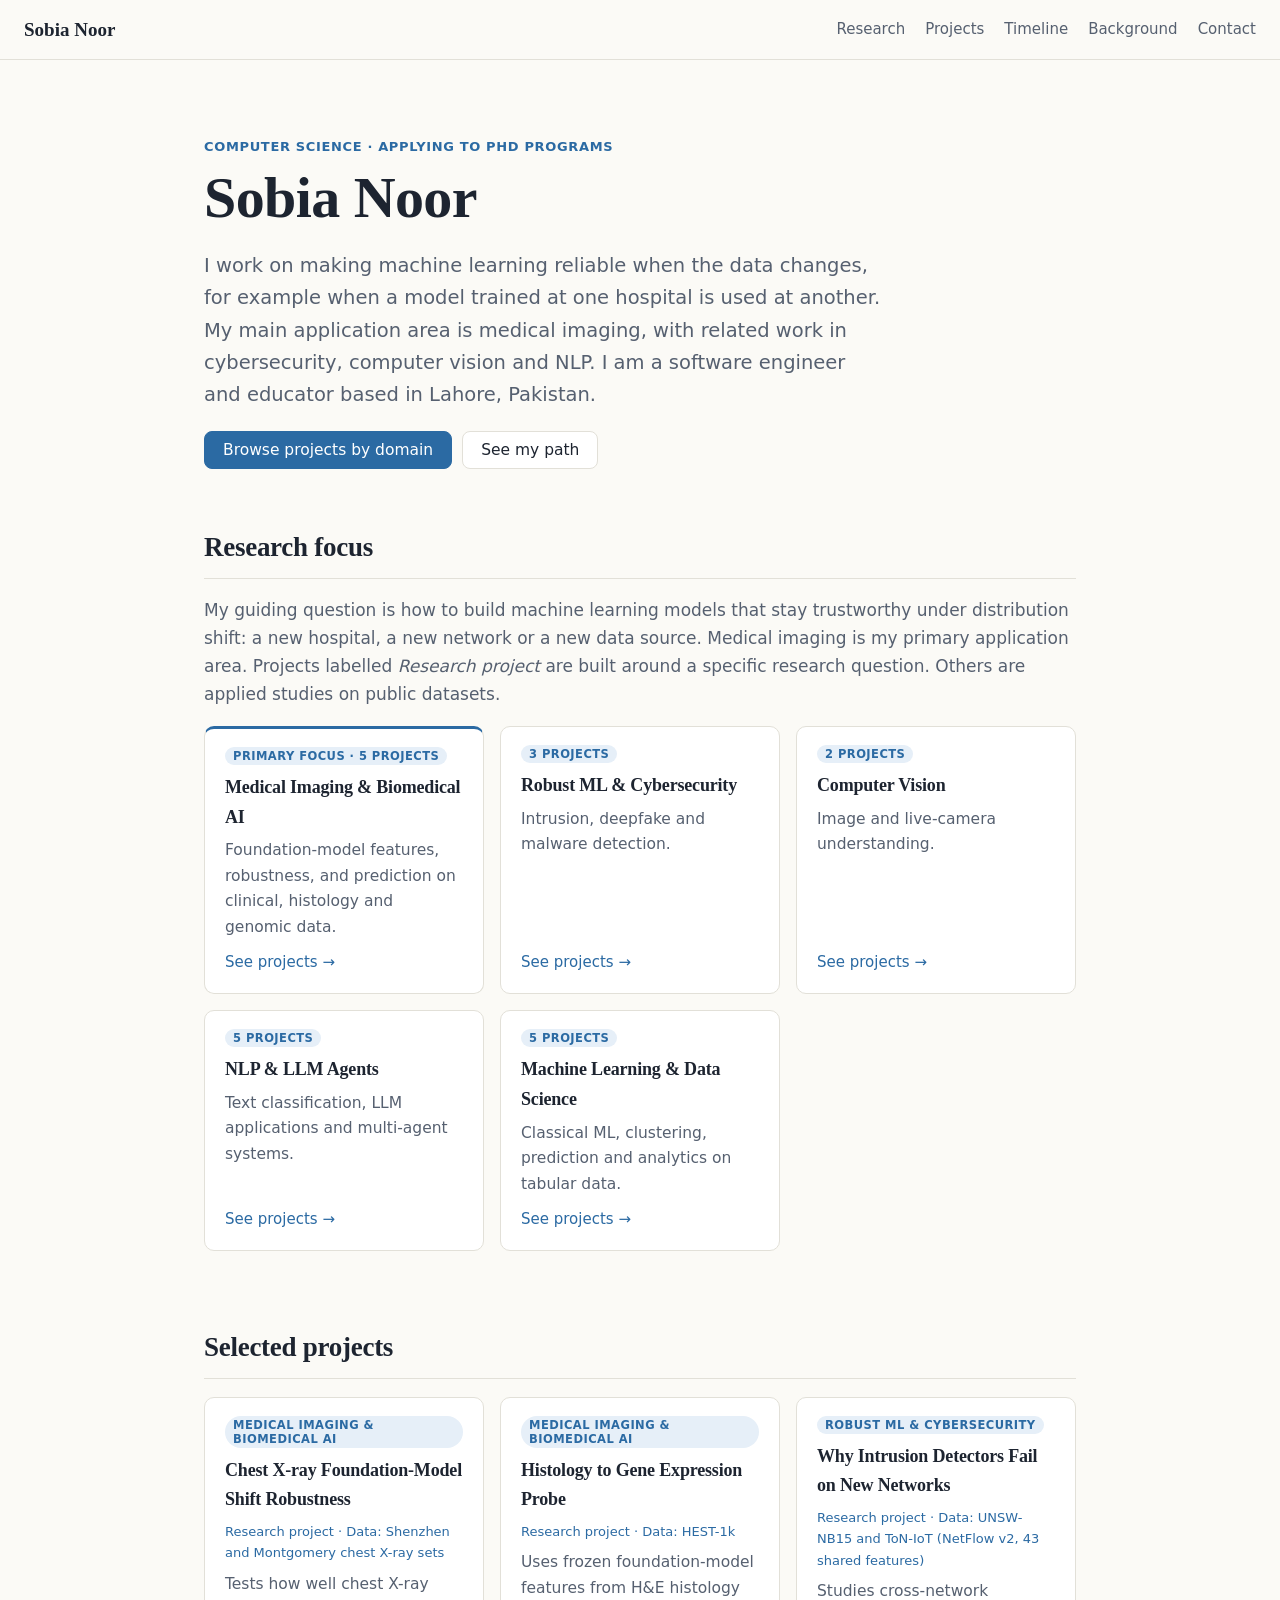
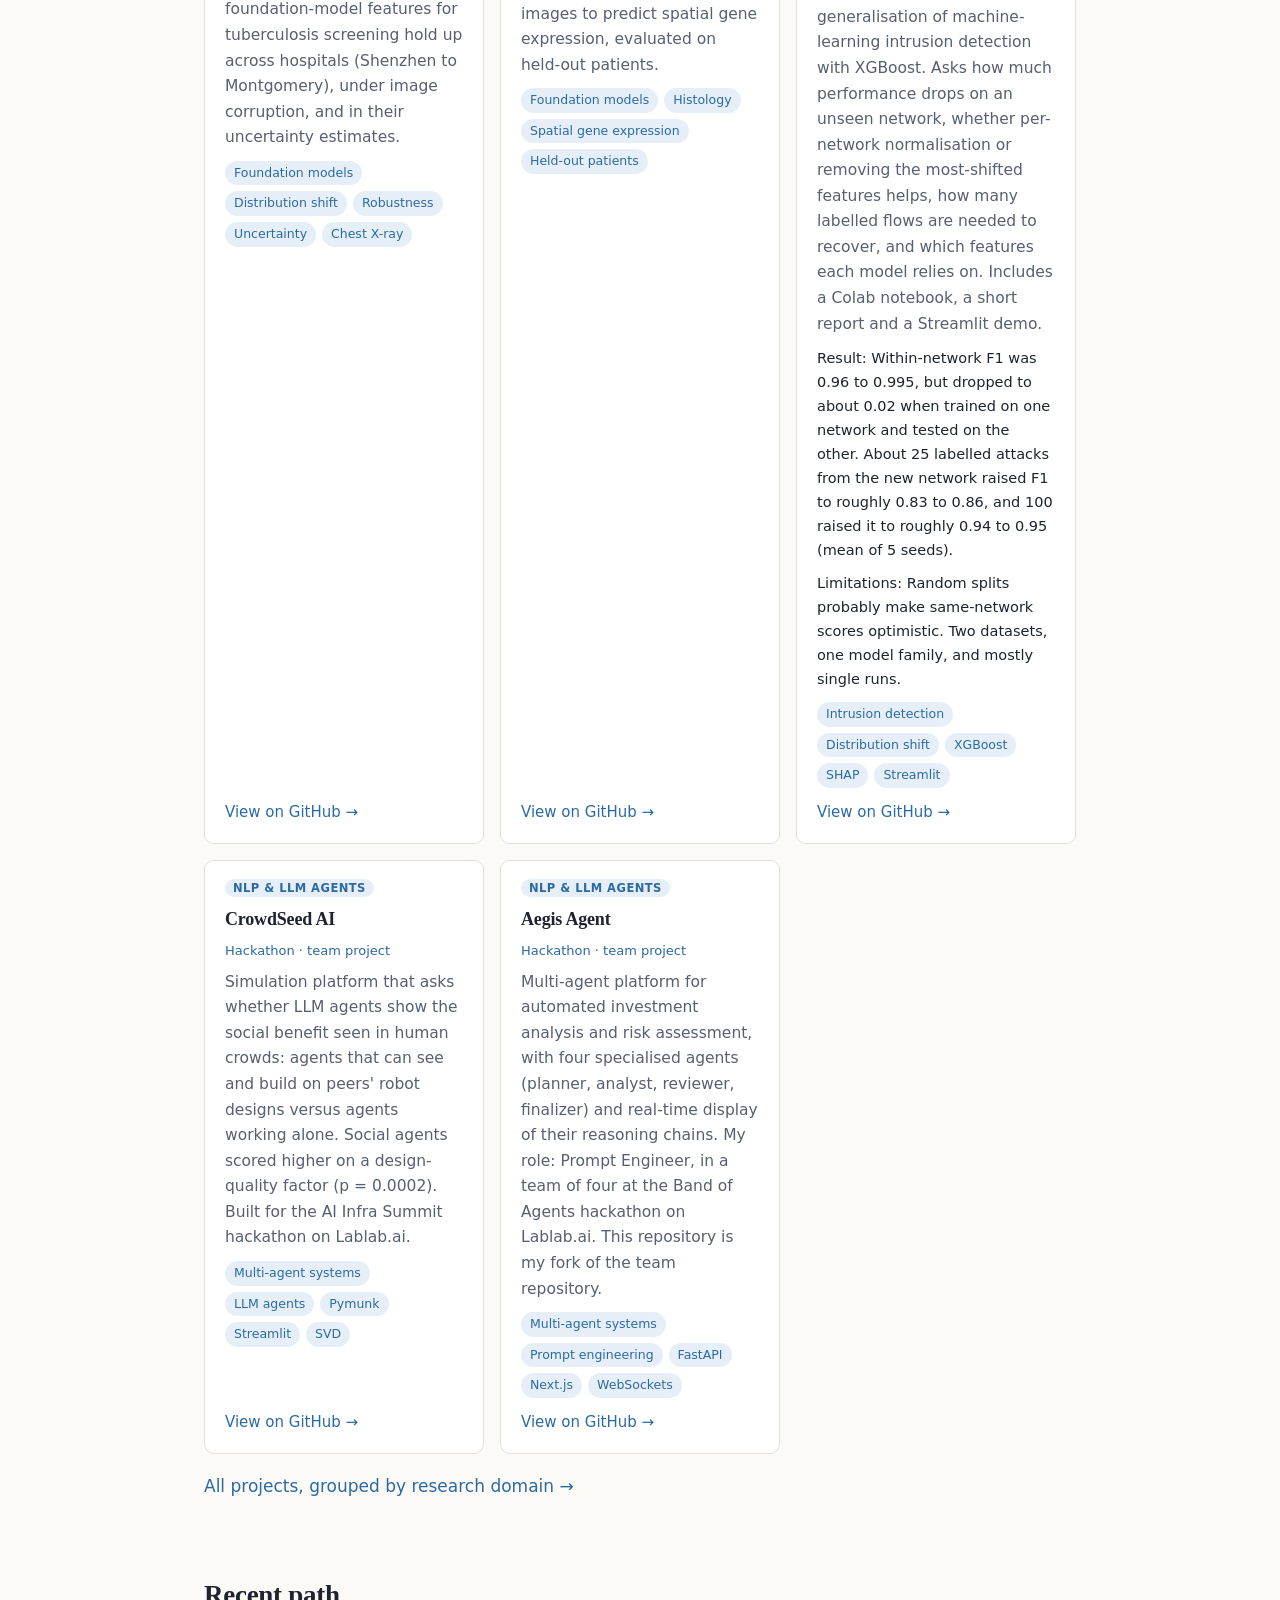
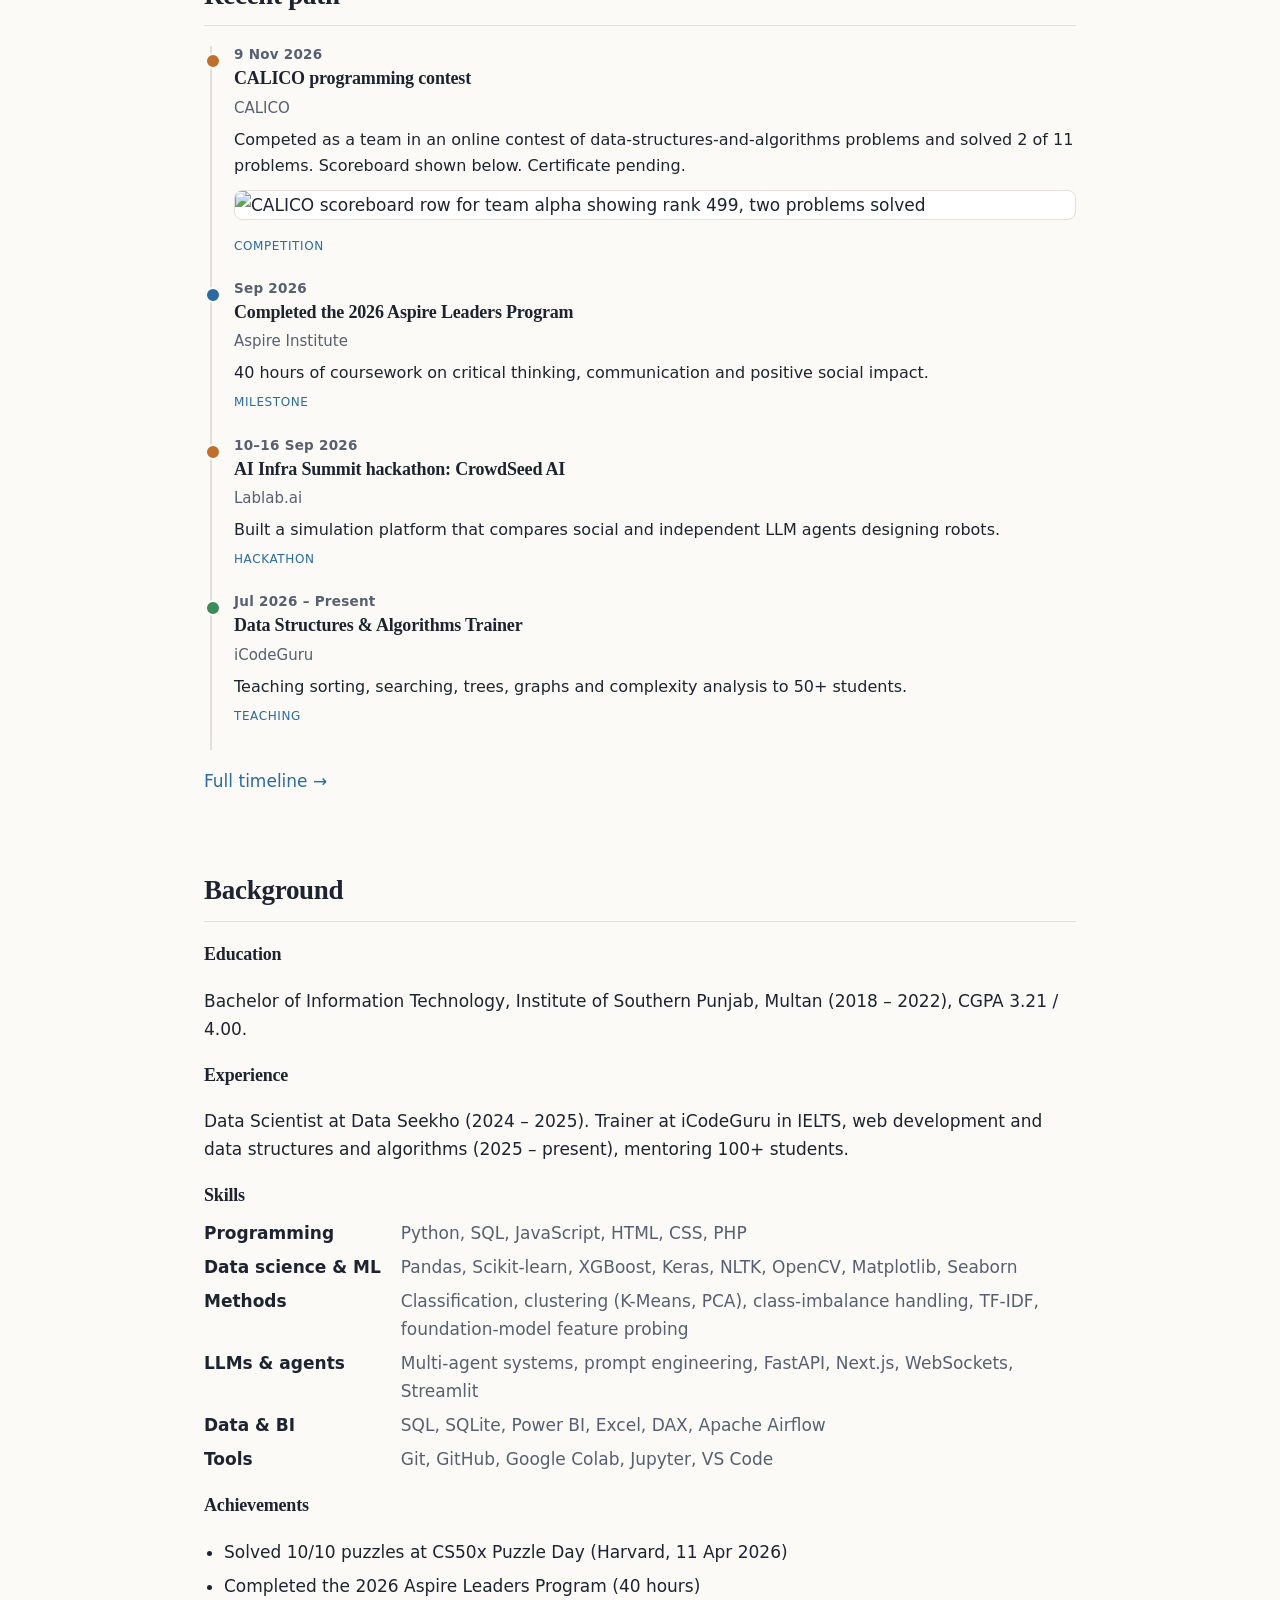
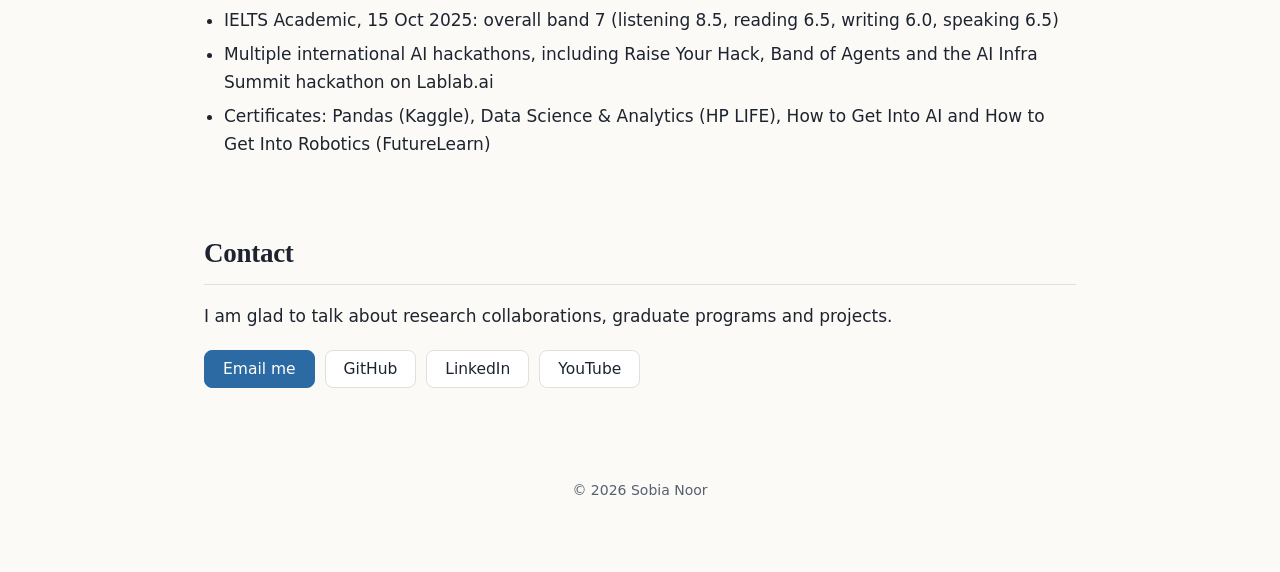
==== index.html @ de93fdd5 "Add files via upload" ====
<!doctype html>
<html lang="en">
<head>
  <meta charset="utf-8">
  <meta name="viewport" content="width=device-width, initial-scale=1">
  <title>Sobia Noor | Machine Learning &amp; Computer Science</title>
  <meta name="description" content="Sobia Noor works on reliable machine learning under distribution shift, with a focus on medical imaging, and related work in cybersecurity, computer vision and NLP. Applying to PhD programs in Computer Science.">
  <link rel="stylesheet" href="style.css">
</head>
<body>
  <header class="nav">
    <a class="brand" href="index.html">Sobia Noor</a>
    <button class="menu-btn" aria-label="Toggle menu" aria-expanded="false">Menu</button>
    <nav id="nav-links">
      <a href="index.html#research" >Research</a>
      <a href="projects.html">Projects</a>
      <a href="timeline.html">Timeline</a>
      <a href="index.html#background">Background</a>
      <a href="index.html#contact">Contact</a>
    </nav>
  </header>

  <main>
    <section class="hero">
      <p class="eyebrow">Computer Science · Applying to PhD programs</p>
      <h1>Sobia Noor</h1>
      <p class="lead">I work on making machine learning reliable when the data changes, for example when a model trained at one hospital is used at another. My main application area is medical imaging, with related work in cybersecurity, computer vision and NLP. I am a software engineer and educator based in Lahore, Pakistan.</p>
      <div class="cta">
        <a class="btn primary" href="projects.html">Browse projects by domain</a>
        <a class="btn" href="timeline.html">See my path</a>
      </div>
    </section>

    <section id="research">
      <h2>Research focus</h2>
      <p class="muted">My guiding question is how to build machine learning models that stay trustworthy under distribution shift: a new hospital, a new network or a new data source. Medical imaging is my primary application area. Projects labelled <em>Research project</em> are built around a specific research question. Others are applied studies on public datasets.</p>
      <div id="domain-grid" class="grid"></div>
    </section>

    <section id="featured">
      <h2>Selected projects</h2>
      <div id="featured-grid" class="grid"></div>
      <p><a href="projects.html">All projects, grouped by research domain →</a></p>
    </section>

    <section id="path">
      <h2>Recent path</h2>
      <div id="recent-timeline" class="timeline"></div>
      <p><a href="timeline.html">Full timeline →</a></p>
    </section>

    <section id="background">
      <h2>Background</h2>
      <h3>Education</h3>
      <p>Bachelor of Information Technology, Institute of Southern Punjab, Multan (2018 – 2022), CGPA 3.21 / 4.00.</p>
      <h3>Experience</h3>
      <p>Data Scientist at Data Seekho (2024 – 2025). Trainer at iCodeGuru in IELTS, web development and data structures and algorithms (2025 – present), mentoring 100+ students.</p>
      <h3>Skills</h3>
      <dl id="skills" class="skills"></dl>
      <h3>Achievements</h3>
      <ul id="milestones" class="list"></ul>
    </section>

    <section id="contact">
      <h2>Contact</h2>
      <p>I am glad to talk about research collaborations, graduate programs and projects.</p>
      <p class="cta">
        <a class="btn primary" id="email-link" href="#">Email me</a>
        <a class="btn" id="link-github" target="_blank" rel="noopener">GitHub</a>
        <a class="btn" id="link-linkedin" target="_blank" rel="noopener">LinkedIn</a>
        <a class="btn" id="link-youtube" target="_blank" rel="noopener">YouTube</a>
      </p>
    </section>
  </main>

  <footer><p>© <span id="year"></span> Sobia Noor</p></footer>
  <noscript><p style="text-align:center">This site needs JavaScript to display projects and the timeline.</p></noscript>
  <script src="data.js"></script>
  <script src="script.js"></script>
</body>
</html>
---- style.css ----
:root {
  --bg: #fbfaf6;
  --surface: #ffffff;
  --text: #1d2430;
  --muted: #566070;
  --accent: #2b6aa3;
  --accent-soft: #e6eff8;
  --border: #e2e0d8;
  --serif: Georgia, "Iowan Old Style", "Palatino Linotype", Palatino, serif;
  --sans: system-ui, -apple-system, "Segoe UI", Roboto, sans-serif;
}
@media (prefers-color-scheme: dark) {
  :root {
    --bg: #12161d;
    --surface: #1a1f29;
    --text: #e7e9ee;
    --muted: #9aa4b5;
    --accent: #8db8e8;
    --accent-soft: #1f2c3d;
    --border: #2a3140;
  }
}
* { box-sizing: border-box; }
html { scroll-behavior: smooth; }
body { margin: 0; background: var(--bg); color: var(--text); font: 17px/1.65 var(--sans); }
a { color: var(--accent); text-decoration: none; }
a:hover { text-decoration: underline; }
:focus-visible { outline: 2px solid var(--accent); outline-offset: 2px; }

h1, h2, h3 { font-family: var(--serif); font-weight: 600; letter-spacing: -0.01em; }
h1 { font-size: clamp(38px, 7vw, 58px); line-height: 1.12; margin: 8px 0 16px; }
h2 { font-size: 27px; margin: 0 0 14px; padding-bottom: 8px; border-bottom: 1px solid var(--border); }
h3 { font-size: 18px; margin: 18px 0 6px; }
.muted { color: var(--muted); }

.nav {
  position: sticky; top: 0; z-index: 10; display: flex; align-items: center;
  justify-content: space-between; flex-wrap: wrap; padding: 14px 24px;
  background: color-mix(in srgb, var(--bg) 92%, transparent);
  backdrop-filter: blur(8px); border-bottom: 1px solid var(--border);
}
.brand { font-family: var(--serif); font-weight: 700; font-size: 19px; color: var(--text); }
.nav nav { display: flex; gap: 20px; flex-wrap: wrap; }
.nav nav a { color: var(--muted); font-size: 15px; }
.nav nav a:hover, .nav nav a[aria-current="page"] { color: var(--accent); text-decoration: none; }
.menu-btn { display: none; background: none; color: var(--text); border: 1px solid var(--border); border-radius: 8px; padding: 6px 12px; font: inherit; cursor: pointer; }

main { max-width: 920px; margin: 0 auto; padding: 0 24px; }
section { padding: 52px 0 4px; }
.hero { padding-top: 76px; }
.page-head { padding-top: 56px; }
.eyebrow { color: var(--accent); font-weight: 600; letter-spacing: .05em; text-transform: uppercase; font-size: 13px; margin: 0; }
.lead { font-size: 19.5px; color: var(--muted); max-width: 680px; }

.cta { display: flex; gap: 10px; flex-wrap: wrap; margin-top: 20px; }
.btn { display: inline-block; padding: 9px 18px; border-radius: 8px; border: 1px solid var(--border); color: var(--text); background: var(--surface); font: 500 15.5px var(--sans); cursor: pointer; }
.btn:hover { text-decoration: none; border-color: var(--accent); }
.btn.primary { background: var(--accent); border-color: var(--accent); color: #fff; }
@media (prefers-color-scheme: dark) { .btn.primary { color: #0e1620; } }
.btn.small { padding: 6px 12px; font-size: 14px; margin-top: 12px; }

.grid { display: grid; grid-template-columns: repeat(auto-fit, minmax(260px, 1fr)); gap: 16px; margin: 18px 0; }
.card { background: var(--surface); border: 1px solid var(--border); border-radius: 10px; padding: 18px 20px; display: flex; flex-direction: column; }
.card h3 { margin: 0 0 6px; font-size: 18px; }
.card p { margin: 0 0 10px; color: var(--muted); font-size: 15.5px; }
.card .more { margin-top: auto; font-weight: 500; font-size: 15px; }
.card.primary { border-top: 3px solid var(--accent); }
.card .meta { font-size: 13px; color: var(--accent); margin: 0 0 8px; }
.card .result { font-size: 14.5px; color: var(--text); }
.badge { display: inline-block; font: 600 11.5px var(--sans); letter-spacing: .04em; text-transform: uppercase; padding: 2px 8px; border-radius: 999px; background: var(--accent-soft); color: var(--accent); margin-bottom: 8px; align-self: flex-start; }
.badge.soft { background: transparent; border: 1px solid var(--border); color: var(--muted); }

.tags { list-style: none; padding: 0; margin: 0 0 12px; display: flex; flex-wrap: wrap; gap: 6px; }
.tags li { font-size: 12.5px; padding: 2px 9px; border-radius: 999px; background: var(--accent-soft); color: var(--accent); }

.chips { display: flex; flex-wrap: wrap; gap: 8px; margin-top: 16px; }
.chip { font: 500 14px var(--sans); padding: 5px 14px; border-radius: 999px; border: 1px solid var(--border); background: var(--surface); color: var(--text); cursor: pointer; }
.chip[aria-pressed="true"] { background: var(--accent); border-color: var(--accent); color: #fff; }
@media (prefers-color-scheme: dark) { .chip[aria-pressed="true"] { color: #0e1620; } }

.group { padding-top: 36px; }
.group h2 small { font: 400 15px var(--sans); color: var(--muted); margin-left: 8px; }

.timeline { margin-top: 20px; }
.timeline .item { border-left: 2px solid var(--border); padding: 0 0 22px 22px; position: relative; margin-left: 6px; }
.timeline .item::before { content: ""; position: absolute; left: -7px; top: 7px; width: 12px; height: 12px; border-radius: 50%; background: var(--accent); border: 2px solid var(--bg); }
.timeline .item[data-type="hackathon"]::before, .timeline .item[data-type="competition"]::before { background: #c0702b; }
.timeline .item[data-type="teaching"]::before, .timeline .item[data-type="workshop"]::before { background: #3d8a5a; }
.timeline .item[data-type="work"]::before { background: #7a5bb3; }
.timeline .when { font: 600 13.5px var(--sans); color: var(--muted); letter-spacing: .02em; }
.timeline h3 { margin: 2px 0 2px; }
.timeline .org { color: var(--muted); font-size: 15px; margin: 0; }
.timeline .text { margin: 6px 0 0; font-size: 16px; }
.timeline .proof { display: block; max-width: 100%; margin: 10px 0; border: 1px solid var(--border); border-radius: 8px; background: #fff; }
.timeline .type { font-size: 12px; text-transform: uppercase; letter-spacing: .05em; color: var(--accent); }

.skills { display: grid; grid-template-columns: max-content 1fr; gap: 6px 20px; margin: 8px 0; }
.skills dt { font-weight: 600; }
.skills dd { margin: 0; color: var(--muted); }
.list { padding-left: 20px; }
.list li { margin-bottom: 6px; }

footer { text-align: center; color: var(--muted); padding: 56px 24px; font-size: 14px; }

@media (max-width: 720px) {
  .menu-btn { display: block; }
  .nav nav { display: none; width: 100%; flex-direction: column; gap: 10px; padding-top: 12px; }
  .nav nav.open { display: flex; }
  .skills { grid-template-columns: 1fr; gap: 0; }
  .skills dd { margin-bottom: 8px; }
}
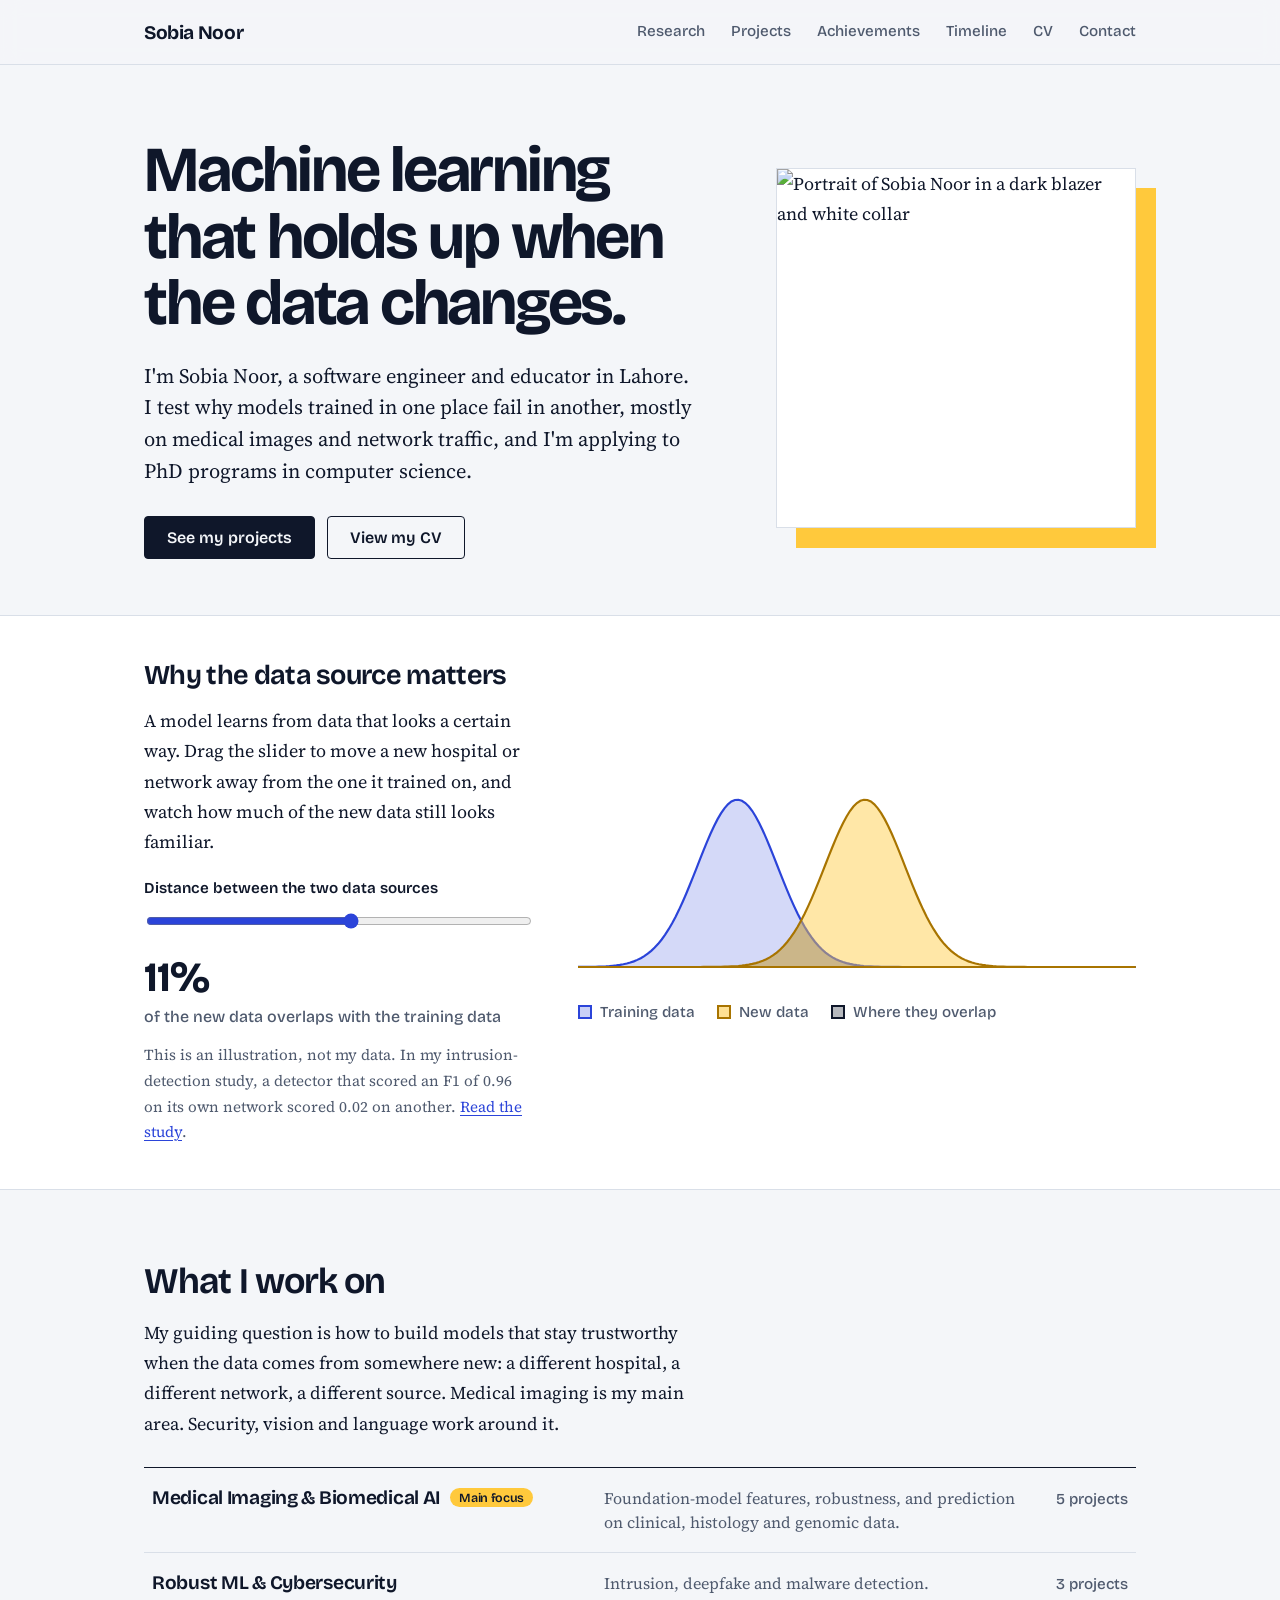
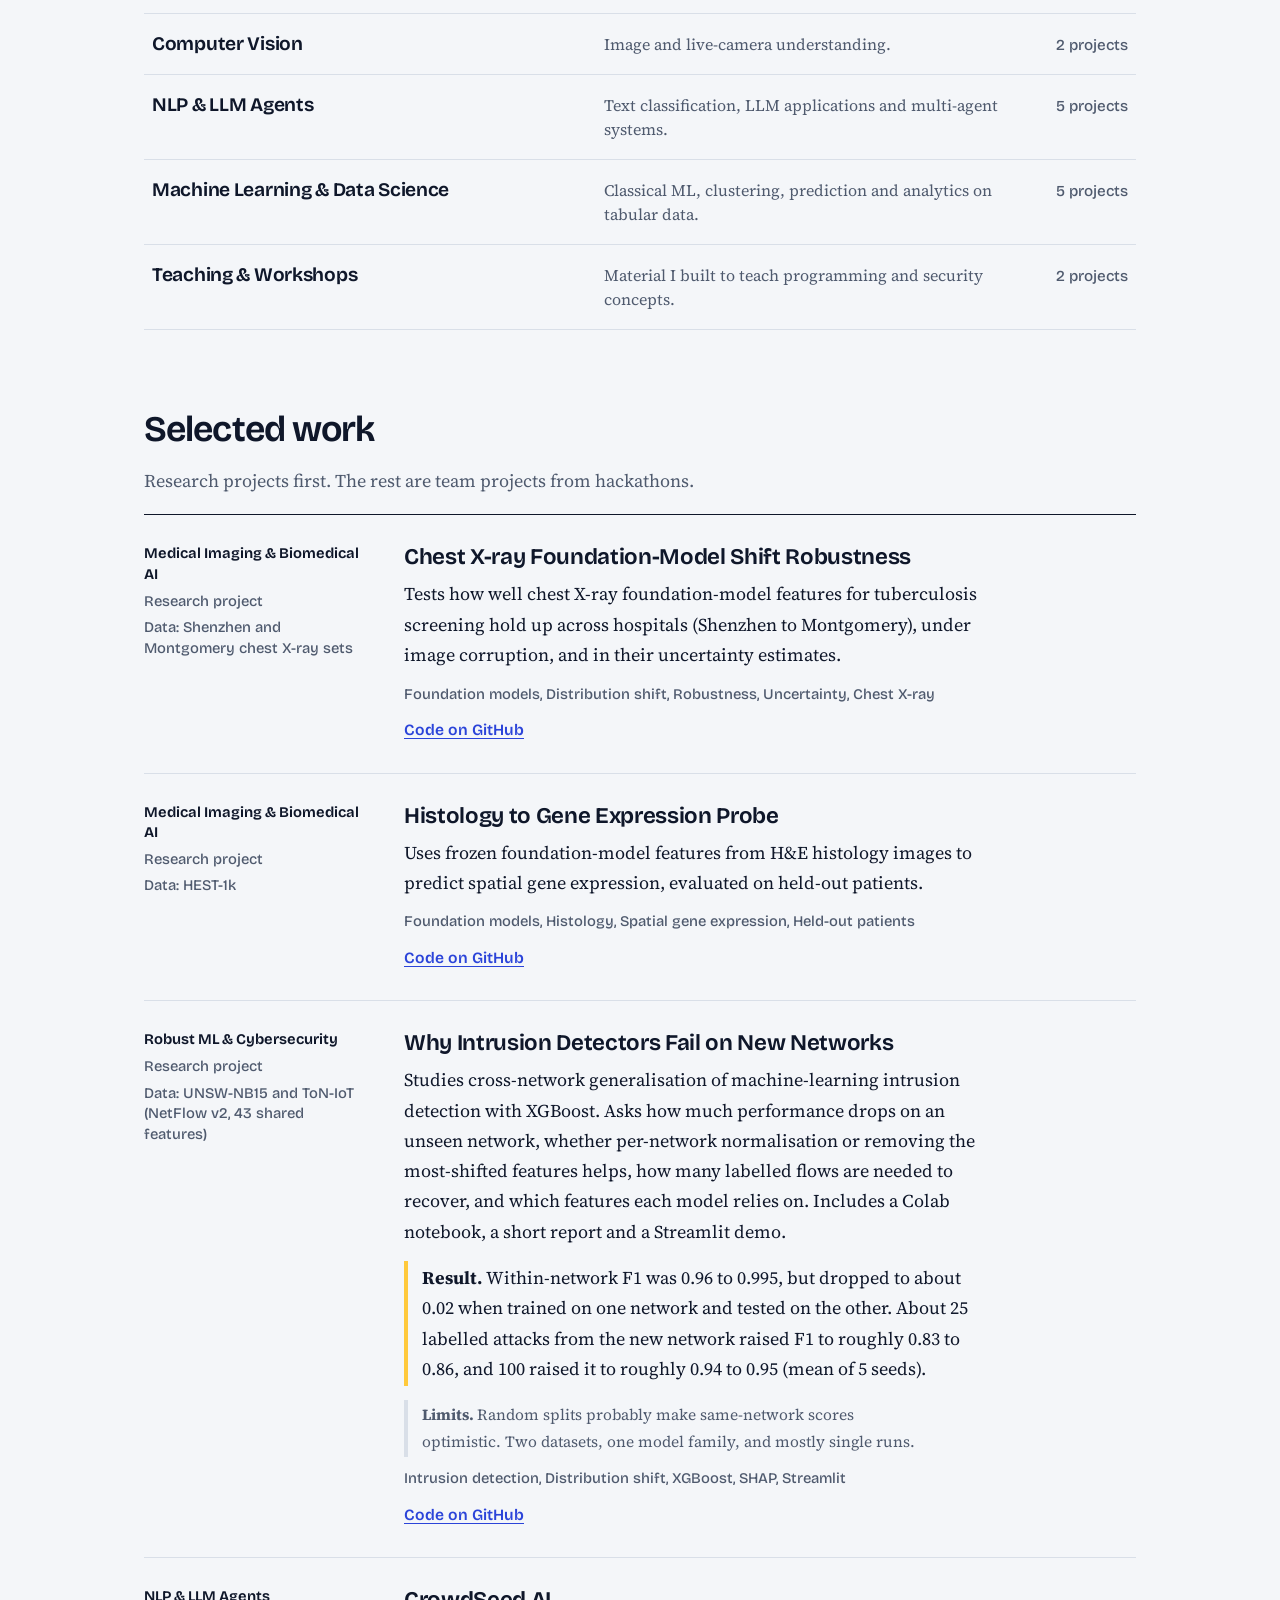
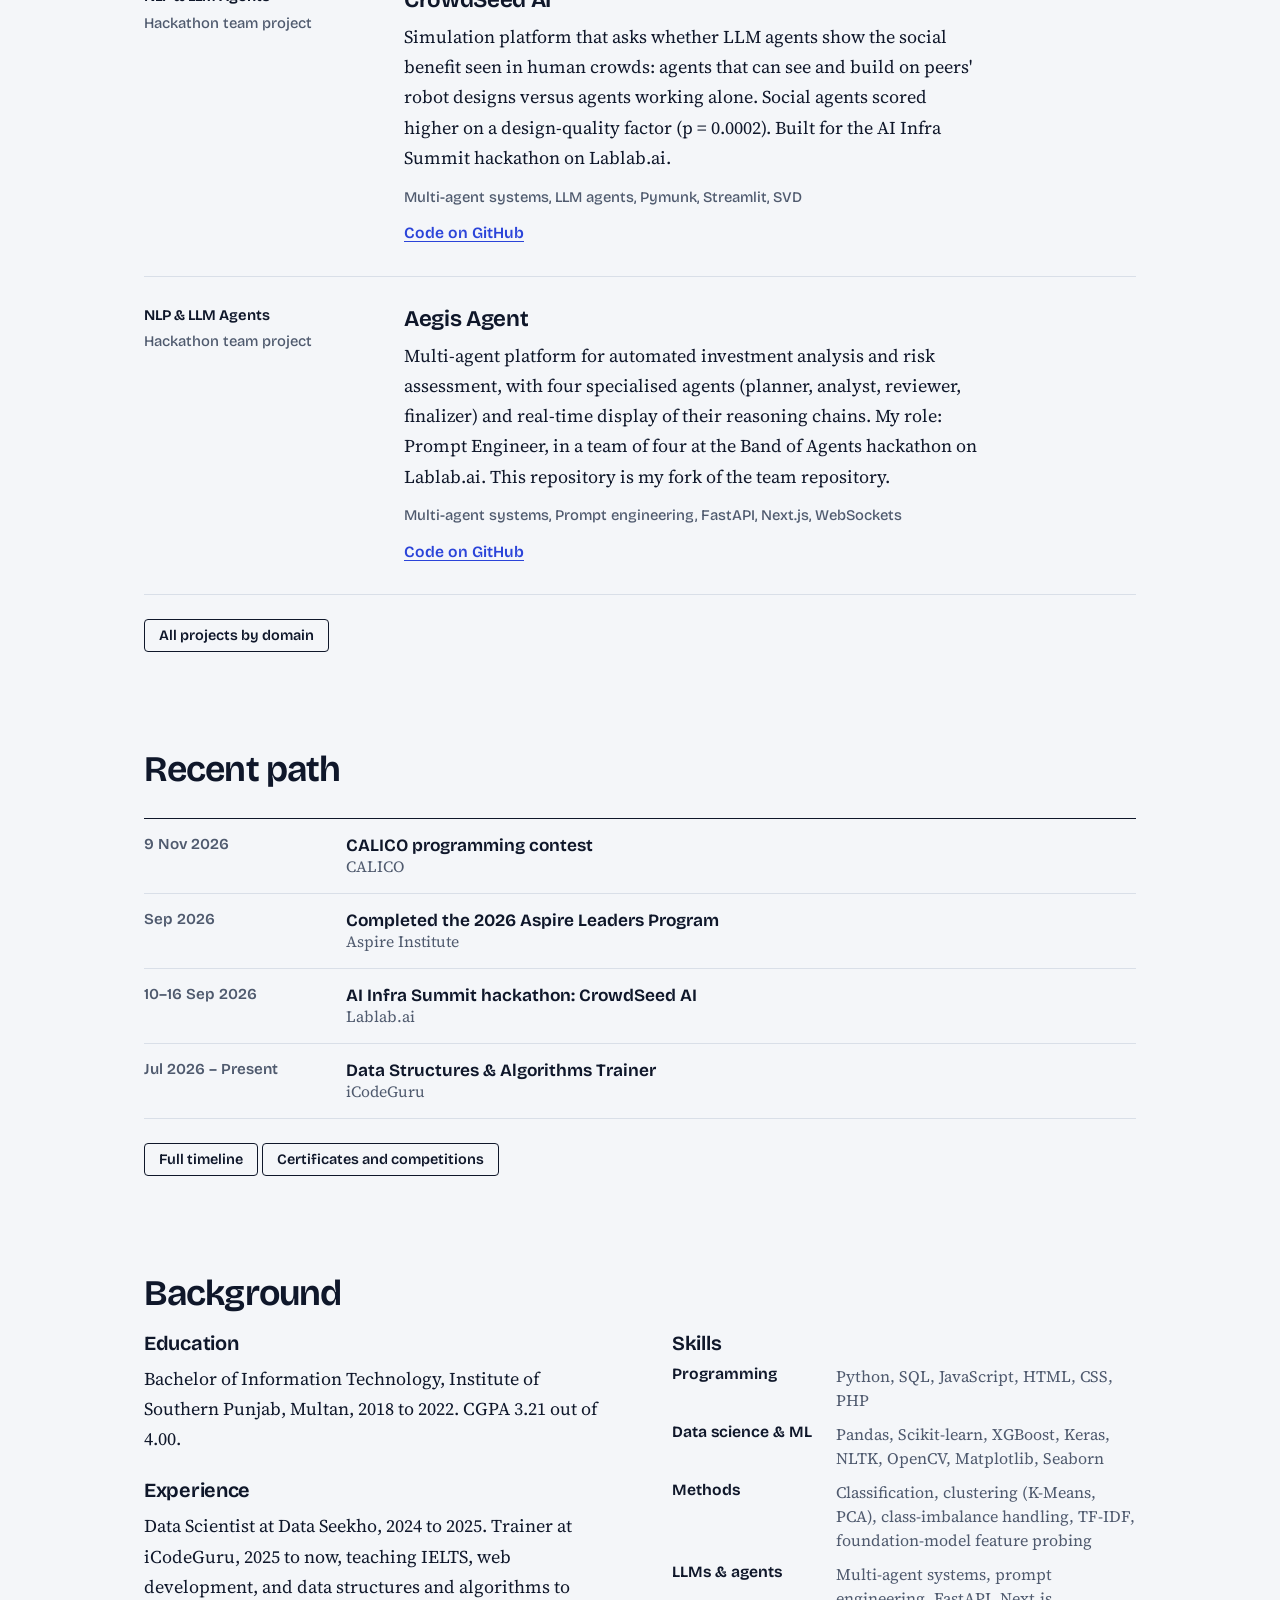
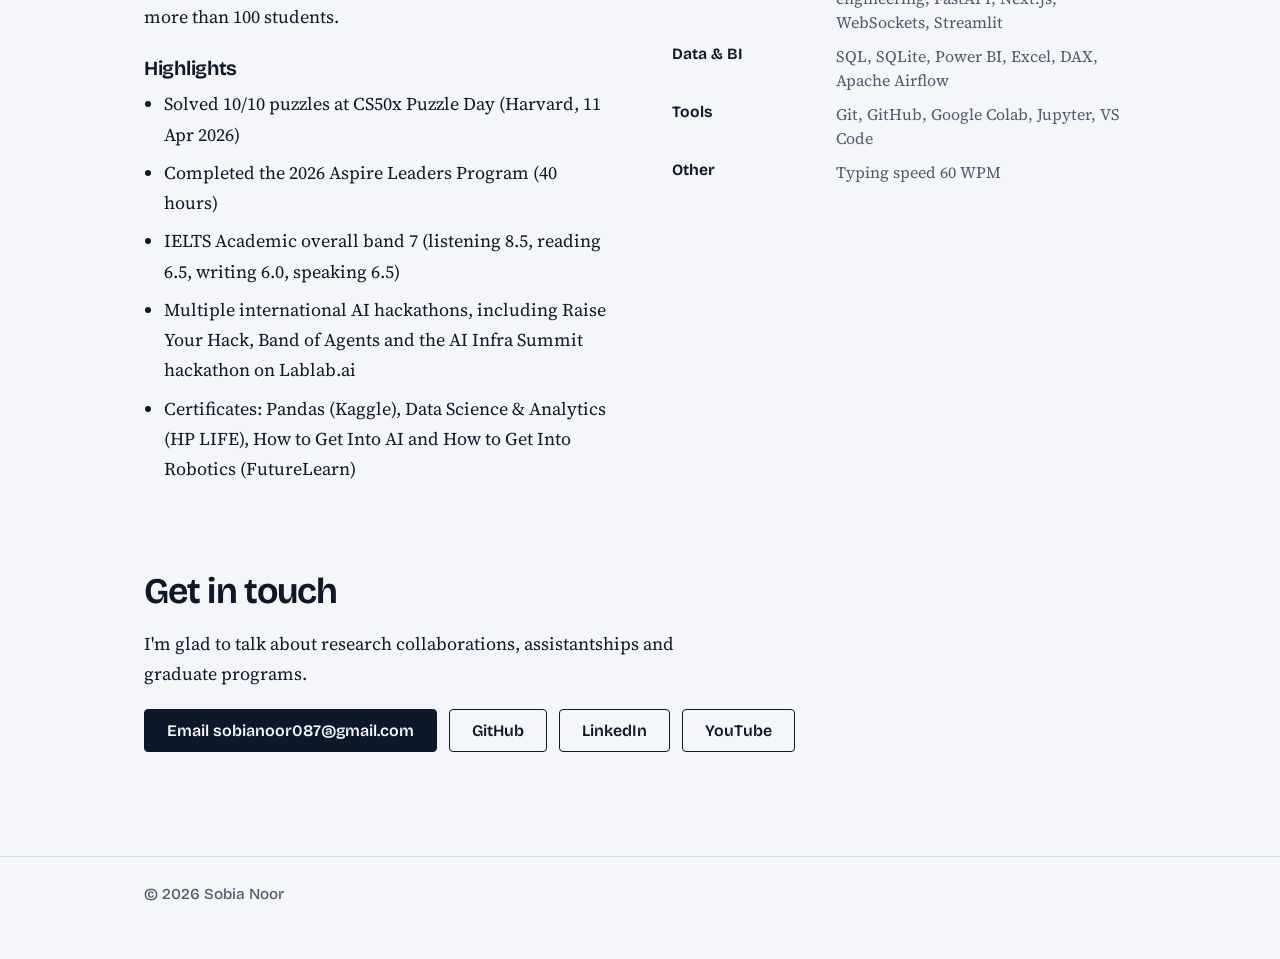
==== commit 6f5da745: "Add files via upload" ====
--- a/index.html
+++ b/index.html
@@ -3,78 +3,98 @@
 <head>
   <meta charset="utf-8">
   <meta name="viewport" content="width=device-width, initial-scale=1">
-  <title>Sobia Noor | Machine Learning &amp; Computer Science</title>
-  <meta name="description" content="Sobia Noor works on reliable machine learning under distribution shift, with a focus on medical imaging, and related work in cybersecurity, computer vision and NLP. Applying to PhD programs in Computer Science.">
+  <title>Sobia Noor | Machine learning that holds up when the data changes</title>
+  <meta name="description" content="Sobia Noor tests why machine learning models trained in one place fail in another, mostly on medical images and network traffic. Applying to PhD programs in computer science.">
+  <link rel="icon" href="assets/sobia.jpg">
+  <link rel="preconnect" href="https://fonts.googleapis.com">
+  <link rel="preconnect" href="https://fonts.gstatic.com" crossorigin>
+  <link rel="stylesheet" href="https://fonts.googleapis.com/css2?family=Bricolage+Grotesque:opsz,wght@12..96,400..800&family=Source+Serif+4:ital,opsz,wght@0,8..60,400..700;1,8..60,400..600&display=swap">
   <link rel="stylesheet" href="style.css">
 </head>
-<body>
-  <header class="nav">
-    <a class="brand" href="index.html">Sobia Noor</a>
-    <button class="menu-btn" aria-label="Toggle menu" aria-expanded="false">Menu</button>
-    <nav id="nav-links">
-      <a href="index.html#research" >Research</a>
-      <a href="projects.html">Projects</a>
-      <a href="timeline.html">Timeline</a>
-      <a href="index.html#background">Background</a>
-      <a href="index.html#contact">Contact</a>
-    </nav>
-  </header>
+<body data-page="home">
+  <main id="main">
+    <section class="hero wrap">
+      <div>
+        <h1>Machine learning that holds up when the data changes.</h1>
+        <p class="intro">I'm Sobia Noor, a software engineer and educator in Lahore. I test why models trained in one place fail in another, mostly on medical images and network traffic, and I'm applying to PhD programs in computer science.</p>
+        <p class="actions">
+          <a class="btn btn-solid" href="projects.html">See my projects</a>
+          <a class="btn" href="cv.html">View my CV</a>
+        </p>
+      </div>
+      <figure class="portrait">
+        <img src="assets/sobia.jpg" width="600" height="600" alt="Portrait of Sobia Noor in a dark blazer and white collar">
+      </figure>
+    </section>
 
-  <main>
-    <section class="hero">
-      <p class="eyebrow">Computer Science · Applying to PhD programs</p>
-      <h1>Sobia Noor</h1>
-      <p class="lead">I work on making machine learning reliable when the data changes, for example when a model trained at one hospital is used at another. My main application area is medical imaging, with related work in cybersecurity, computer vision and NLP. I am a software engineer and educator based in Lahore, Pakistan.</p>
-      <div class="cta">
-        <a class="btn primary" href="projects.html">Browse projects by domain</a>
-        <a class="btn" href="timeline.html">See my path</a>
+    <section class="shift" aria-labelledby="shift-title">
+      <div class="wrap shift-grid">
+        <div>
+          <h2 id="shift-title">Why the data source matters</h2>
+          <p>A model learns from data that looks a certain way. Drag the slider to move a new hospital or network away from the one it trained on, and watch how much of the new data still looks familiar.</p>
+          <div class="control">
+            <label for="shift-range">Distance between the two data sources</label>
+            <input id="shift-range" type="range" min="0" max="6" step="0.05" value="0.2">
+          </div>
+          <p class="readout"><output id="shift-out" for="shift-range">100%</output><small>of the new data overlaps with the training data</small></p>
+          <p class="shift-note">This is an illustration, not my data. In my intrusion-detection study, a detector that scored an F1 of 0.96 on its own network scored 0.02 on another. <a href="projects.html#security">Read the study</a>.</p>
+        </div>
+        <div>
+          <svg id="shift-svg" class="shift-svg" viewBox="0 0 640 240" role="img" aria-label="Two bell curves, one for training data and one for new data, drifting apart as the slider moves"></svg>
+          <ul class="legend">
+            <li class="l-train"><i></i>Training data</li>
+            <li class="l-fresh"><i></i>New data</li>
+            <li class="l-both"><i></i>Where they overlap</li>
+          </ul>
+        </div>
       </div>
     </section>
 
-    <section id="research">
-      <h2>Research focus</h2>
-      <p class="muted">My guiding question is how to build machine learning models that stay trustworthy under distribution shift: a new hospital, a new network or a new data source. Medical imaging is my primary application area. Projects labelled <em>Research project</em> are built around a specific research question. Others are applied studies on public datasets.</p>
-      <div id="domain-grid" class="grid"></div>
+    <section id="research" class="wrap block">
+      <h2>What I work on</h2>
+      <p class="measure">My guiding question is how to build models that stay trustworthy when the data comes from somewhere new: a different hospital, a different network, a different source. Medical imaging is my main area. Security, vision and language work around it.</p>
+      <ul id="areas" class="index"></ul>
     </section>
 
-    <section id="featured">
-      <h2>Selected projects</h2>
-      <div id="featured-grid" class="grid"></div>
-      <p><a href="projects.html">All projects, grouped by research domain →</a></p>
+    <section id="work" class="wrap block">
+      <h2>Selected work</h2>
+      <p class="muted measure">Research projects first. The rest are team projects from hackathons.</p>
+      <div id="featured" class="works"></div>
+      <p style="margin-top:24px"><a class="btn btn-small" href="projects.html">All projects by domain</a></p>
     </section>
 
-    <section id="path">
+    <section id="path" class="wrap block">
       <h2>Recent path</h2>
-      <div id="recent-timeline" class="timeline"></div>
-      <p><a href="timeline.html">Full timeline →</a></p>
+      <ul id="recent" class="recent"></ul>
+      <p style="margin-top:24px"><a class="btn btn-small" href="timeline.html">Full timeline</a> <a class="btn btn-small" href="achievements.html">Certificates and competitions</a></p>
     </section>
 
-    <section id="background">
+    <section id="background" class="wrap block">
       <h2>Background</h2>
-      <h3>Education</h3>
-      <p>Bachelor of Information Technology, Institute of Southern Punjab, Multan (2018 – 2022), CGPA 3.21 / 4.00.</p>
-      <h3>Experience</h3>
-      <p>Data Scientist at Data Seekho (2024 – 2025). Trainer at iCodeGuru in IELTS, web development and data structures and algorithms (2025 – present), mentoring 100+ students.</p>
-      <h3>Skills</h3>
-      <dl id="skills" class="skills"></dl>
-      <h3>Achievements</h3>
-      <ul id="milestones" class="list"></ul>
+      <div class="two">
+        <div>
+          <h3>Education</h3>
+          <p>Bachelor of Information Technology, Institute of Southern Punjab, Multan, 2018 to 2022. CGPA 3.21 out of 4.00.</p>
+          <h3>Experience</h3>
+          <p>Data Scientist at Data Seekho, 2024 to 2025. Trainer at iCodeGuru, 2025 to now, teaching IELTS, web development, and data structures and algorithms to more than 100 students.</p>
+          <h3>Highlights</h3>
+          <ul id="milestones" class="plain"></ul>
+        </div>
+        <div>
+          <h3>Skills</h3>
+          <dl id="facts" class="facts"></dl>
+        </div>
+      </div>
     </section>
 
-    <section id="contact">
-      <h2>Contact</h2>
-      <p>I am glad to talk about research collaborations, graduate programs and projects.</p>
-      <p class="cta">
-        <a class="btn primary" id="email-link" href="#">Email me</a>
-        <a class="btn" id="link-github" target="_blank" rel="noopener">GitHub</a>
-        <a class="btn" id="link-linkedin" target="_blank" rel="noopener">LinkedIn</a>
-        <a class="btn" id="link-youtube" target="_blank" rel="noopener">YouTube</a>
-      </p>
+    <section id="contact" class="wrap block">
+      <h2>Get in touch</h2>
+      <p class="measure">I'm glad to talk about research collaborations, assistantships and graduate programs.</p>
+      <ul id="contact-list" class="contact-list"></ul>
     </section>
   </main>
 
-  <footer><p>© <span id="year"></span> Sobia Noor</p></footer>
-  <noscript><p style="text-align:center">This site needs JavaScript to display projects and the timeline.</p></noscript>
+  <noscript><p class="wrap">Projects, the timeline and the demo need JavaScript to display.</p></noscript>
   <script src="data.js"></script>
   <script src="script.js"></script>
 </body>
--- a/style.css
+++ b/style.css
@@ -1,111 +1,239 @@
+/* Sobia Noor portfolio
+   Fonts: Bricolage Grotesque (headings, interface) and Source Serif 4 (reading text).
+   Colours: paper, ink, cobalt (links, training data), saffron (signature, new data). */
+
 :root {
-  --bg: #fbfaf6;
+  --paper: #f4f6f9;
   --surface: #ffffff;
-  --text: #1d2430;
-  --muted: #566070;
-  --accent: #2b6aa3;
-  --accent-soft: #e6eff8;
-  --border: #e2e0d8;
-  --serif: Georgia, "Iowan Old Style", "Palatino Linotype", Palatino, serif;
-  --sans: system-ui, -apple-system, "Segoe UI", Roboto, sans-serif;
+  --ink: #0f172a;
+  --slate: #4f5a6e;
+  --line: #d9dfe8;
+  --cobalt: #2b44d9;
+  --cobalt-soft: #e4e9ff;
+  --saffron: #ffc93c;
+  --amber: #a87400;
+  --teal: #167a64;
+  --sans: "Bricolage Grotesque", "Avenir Next", "Segoe UI", system-ui, sans-serif;
+  --serif: "Source Serif 4", "Iowan Old Style", Georgia, serif;
 }
 @media (prefers-color-scheme: dark) {
   :root {
-    --bg: #12161d;
-    --surface: #1a1f29;
-    --text: #e7e9ee;
-    --muted: #9aa4b5;
-    --accent: #8db8e8;
-    --accent-soft: #1f2c3d;
-    --border: #2a3140;
+    --paper: #0c1222;
+    --surface: #141b2e;
+    --ink: #eaeff8;
+    --slate: #9ca8bf;
+    --line: #26304a;
+    --cobalt: #8ea2ff;
+    --cobalt-soft: #1a2347;
+    --amber: #ffc93c;
+    --teal: #4ec9a8;
   }
 }
+
 * { box-sizing: border-box; }
 html { scroll-behavior: smooth; }
-body { margin: 0; background: var(--bg); color: var(--text); font: 17px/1.65 var(--sans); }
-a { color: var(--accent); text-decoration: none; }
-a:hover { text-decoration: underline; }
-:focus-visible { outline: 2px solid var(--accent); outline-offset: 2px; }
-
-h1, h2, h3 { font-family: var(--serif); font-weight: 600; letter-spacing: -0.01em; }
-h1 { font-size: clamp(38px, 7vw, 58px); line-height: 1.12; margin: 8px 0 16px; }
-h2 { font-size: 27px; margin: 0 0 14px; padding-bottom: 8px; border-bottom: 1px solid var(--border); }
-h3 { font-size: 18px; margin: 18px 0 6px; }
-.muted { color: var(--muted); }
-
-.nav {
-  position: sticky; top: 0; z-index: 10; display: flex; align-items: center;
-  justify-content: space-between; flex-wrap: wrap; padding: 14px 24px;
-  background: color-mix(in srgb, var(--bg) 92%, transparent);
-  backdrop-filter: blur(8px); border-bottom: 1px solid var(--border);
-}
-.brand { font-family: var(--serif); font-weight: 700; font-size: 19px; color: var(--text); }
-.nav nav { display: flex; gap: 20px; flex-wrap: wrap; }
-.nav nav a { color: var(--muted); font-size: 15px; }
-.nav nav a:hover, .nav nav a[aria-current="page"] { color: var(--accent); text-decoration: none; }
-.menu-btn { display: none; background: none; color: var(--text); border: 1px solid var(--border); border-radius: 8px; padding: 6px 12px; font: inherit; cursor: pointer; }
-
-main { max-width: 920px; margin: 0 auto; padding: 0 24px; }
-section { padding: 52px 0 4px; }
-.hero { padding-top: 76px; }
-.page-head { padding-top: 56px; }
-.eyebrow { color: var(--accent); font-weight: 600; letter-spacing: .05em; text-transform: uppercase; font-size: 13px; margin: 0; }
-.lead { font-size: 19.5px; color: var(--muted); max-width: 680px; }
-
-.cta { display: flex; gap: 10px; flex-wrap: wrap; margin-top: 20px; }
-.btn { display: inline-block; padding: 9px 18px; border-radius: 8px; border: 1px solid var(--border); color: var(--text); background: var(--surface); font: 500 15.5px var(--sans); cursor: pointer; }
-.btn:hover { text-decoration: none; border-color: var(--accent); }
-.btn.primary { background: var(--accent); border-color: var(--accent); color: #fff; }
-@media (prefers-color-scheme: dark) { .btn.primary { color: #0e1620; } }
-.btn.small { padding: 6px 12px; font-size: 14px; margin-top: 12px; }
-
-.grid { display: grid; grid-template-columns: repeat(auto-fit, minmax(260px, 1fr)); gap: 16px; margin: 18px 0; }
-.card { background: var(--surface); border: 1px solid var(--border); border-radius: 10px; padding: 18px 20px; display: flex; flex-direction: column; }
-.card h3 { margin: 0 0 6px; font-size: 18px; }
-.card p { margin: 0 0 10px; color: var(--muted); font-size: 15.5px; }
-.card .more { margin-top: auto; font-weight: 500; font-size: 15px; }
-.card.primary { border-top: 3px solid var(--accent); }
-.card .meta { font-size: 13px; color: var(--accent); margin: 0 0 8px; }
-.card .result { font-size: 14.5px; color: var(--text); }
-.badge { display: inline-block; font: 600 11.5px var(--sans); letter-spacing: .04em; text-transform: uppercase; padding: 2px 8px; border-radius: 999px; background: var(--accent-soft); color: var(--accent); margin-bottom: 8px; align-self: flex-start; }
-.badge.soft { background: transparent; border: 1px solid var(--border); color: var(--muted); }
-
-.tags { list-style: none; padding: 0; margin: 0 0 12px; display: flex; flex-wrap: wrap; gap: 6px; }
-.tags li { font-size: 12.5px; padding: 2px 9px; border-radius: 999px; background: var(--accent-soft); color: var(--accent); }
-
-.chips { display: flex; flex-wrap: wrap; gap: 8px; margin-top: 16px; }
-.chip { font: 500 14px var(--sans); padding: 5px 14px; border-radius: 999px; border: 1px solid var(--border); background: var(--surface); color: var(--text); cursor: pointer; }
-.chip[aria-pressed="true"] { background: var(--accent); border-color: var(--accent); color: #fff; }
-@media (prefers-color-scheme: dark) { .chip[aria-pressed="true"] { color: #0e1620; } }
-
-.group { padding-top: 36px; }
-.group h2 small { font: 400 15px var(--sans); color: var(--muted); margin-left: 8px; }
-
-.timeline { margin-top: 20px; }
-.timeline .item { border-left: 2px solid var(--border); padding: 0 0 22px 22px; position: relative; margin-left: 6px; }
-.timeline .item::before { content: ""; position: absolute; left: -7px; top: 7px; width: 12px; height: 12px; border-radius: 50%; background: var(--accent); border: 2px solid var(--bg); }
-.timeline .item[data-type="hackathon"]::before, .timeline .item[data-type="competition"]::before { background: #c0702b; }
-.timeline .item[data-type="teaching"]::before, .timeline .item[data-type="workshop"]::before { background: #3d8a5a; }
-.timeline .item[data-type="work"]::before { background: #7a5bb3; }
-.timeline .when { font: 600 13.5px var(--sans); color: var(--muted); letter-spacing: .02em; }
-.timeline h3 { margin: 2px 0 2px; }
-.timeline .org { color: var(--muted); font-size: 15px; margin: 0; }
-.timeline .text { margin: 6px 0 0; font-size: 16px; }
-.timeline .proof { display: block; max-width: 100%; margin: 10px 0; border: 1px solid var(--border); border-radius: 8px; background: #fff; }
-.timeline .type { font-size: 12px; text-transform: uppercase; letter-spacing: .05em; color: var(--accent); }
-
-.skills { display: grid; grid-template-columns: max-content 1fr; gap: 6px 20px; margin: 8px 0; }
-.skills dt { font-weight: 600; }
-.skills dd { margin: 0; color: var(--muted); }
-.list { padding-left: 20px; }
-.list li { margin-bottom: 6px; }
-
-footer { text-align: center; color: var(--muted); padding: 56px 24px; font-size: 14px; }
-
+body {
+  margin: 0;
+  background: var(--paper);
+  color: var(--ink);
+  font: 400 18px/1.68 var(--serif);
+  -webkit-font-smoothing: antialiased;
+}
+a { color: var(--cobalt); text-underline-offset: 3px; }
+a:hover { text-decoration-thickness: 2px; }
+:focus-visible { outline: 3px solid var(--cobalt); outline-offset: 3px; border-radius: 2px; }
+img { max-width: 100%; }
+p { margin: 0 0 1em; }
+
+h1, h2, h3 { font-family: var(--sans); color: var(--ink); text-wrap: balance; }
+h1 { font-size: clamp(2.4rem, 5vw, 4.1rem); line-height: 1.04; letter-spacing: -0.035em; font-weight: 700; margin: 0 0 24px; }
+h2 { font-size: clamp(1.75rem, 3.2vw, 2.25rem); line-height: 1.12; letter-spacing: -0.025em; font-weight: 650; margin: 0 0 16px; }
+h3 { font-size: 1.25rem; line-height: 1.25; letter-spacing: -0.015em; font-weight: 650; margin: 0 0 8px; }
+.muted { color: var(--slate); }
+.measure { max-width: 62ch; }
+
+.wrap { max-width: 1040px; margin: 0 auto; padding: 0 24px; }
+.block { padding-top: 72px; padding-bottom: 8px; }
+.skip { position: absolute; left: -999px; top: 8px; background: var(--ink); color: var(--paper); padding: 8px 14px; font: 500 15px var(--sans); z-index: 30; }
+.skip:focus { left: 8px; }
+
+/* ---------- header ---------- */
+.site-head { position: sticky; top: 0; z-index: 20; background: color-mix(in srgb, var(--paper) 90%, transparent); backdrop-filter: blur(10px); border-bottom: 1px solid var(--line); }
+.bar { display: flex; align-items: center; justify-content: space-between; flex-wrap: wrap; min-height: 64px; }
+.brand { font: 700 1.2rem var(--sans); letter-spacing: -0.02em; color: var(--ink); text-decoration: none; }
+.site-head nav { display: flex; gap: 26px; flex-wrap: wrap; }
+.site-head nav a { font: 500 0.95rem var(--sans); color: var(--slate); text-decoration: none; padding: 6px 0; border-bottom: 2px solid transparent; }
+.site-head nav a:hover { color: var(--ink); }
+.site-head nav a[aria-current="page"] { color: var(--ink); border-bottom-color: var(--saffron); }
+.menu-btn { display: none; font: 500 0.95rem var(--sans); color: var(--ink); background: none; border: 1px solid var(--line); border-radius: 6px; padding: 6px 14px; cursor: pointer; }
+
+/* ---------- buttons ---------- */
+.actions { display: flex; flex-wrap: wrap; gap: 12px; margin: 28px 0 0; }
+.btn { display: inline-block; font: 600 1rem var(--sans); color: var(--ink); text-decoration: none; padding: 11px 22px; border: 1.5px solid var(--ink); border-radius: 4px; background: transparent; cursor: pointer; }
+.btn:hover { background: var(--saffron); border-color: var(--ink); color: #0f172a; }
+.btn-solid { background: var(--ink); color: var(--paper); }
+.btn-solid:hover { background: var(--saffron); color: #0f172a; }
+.btn-small { font-size: 0.9rem; padding: 7px 14px; }
+
+/* ---------- hero ---------- */
+.hero { display: grid; grid-template-columns: minmax(0, 1.45fr) minmax(0, 1fr); gap: 64px; align-items: center; padding-top: 72px; padding-bottom: 56px; }
+.intro { font-size: 1.28rem; line-height: 1.55; color: var(--ink); max-width: 34em; }
+.portrait { position: relative; margin: 0; width: min(100%, 360px); justify-self: end; isolation: isolate; }
+.portrait::before { content: ""; position: absolute; inset: 20px -20px -20px 20px; background: var(--saffron); z-index: -1; }
+.portrait img { display: block; width: 100%; height: auto; aspect-ratio: 1; object-fit: cover; border: 1px solid var(--line); background: #fff; }
+
+/* ---------- distribution-shift demo ---------- */
+.shift { border-top: 1px solid var(--line); border-bottom: 1px solid var(--line); background: var(--surface); }
+.shift-grid { display: grid; grid-template-columns: minmax(0, 0.9fr) minmax(0, 1.3fr); gap: 48px; align-items: center; padding-top: 44px; padding-bottom: 44px; }
+.shift h2 { font-size: 1.7rem; }
+.shift-svg { width: 100%; height: auto; display: block; }
+.shift-svg .axis { stroke: var(--line); stroke-width: 2; }
+.shift-svg .train { fill: var(--cobalt); fill-opacity: 0.2; stroke: var(--cobalt); stroke-width: 2.5; }
+.shift-svg .fresh { fill: var(--saffron); fill-opacity: 0.45; stroke: var(--amber); stroke-width: 2.5; }
+.shift-svg .both { fill: var(--ink); fill-opacity: 0.28; }
+.legend { display: flex; gap: 22px; flex-wrap: wrap; margin: 10px 0 0; padding: 0; list-style: none; font: 500 0.95rem var(--sans); color: var(--slate); }
+.legend i { display: inline-block; width: 14px; height: 14px; margin-right: 8px; vertical-align: -2px; border: 2px solid; }
+.legend .l-train i { background: color-mix(in srgb, var(--cobalt) 25%, transparent); border-color: var(--cobalt); }
+.legend .l-fresh i { background: color-mix(in srgb, var(--saffron) 55%, transparent); border-color: var(--amber); }
+.legend .l-both i { background: color-mix(in srgb, var(--ink) 30%, transparent); border-color: var(--ink); }
+.control { margin: 22px 0 6px; }
+.control label { display: block; font: 600 0.95rem var(--sans); margin-bottom: 8px; }
+.control input[type="range"] { width: 100%; accent-color: var(--cobalt); height: 28px; }
+.readout { font: 700 2.6rem/1 var(--sans); letter-spacing: -0.03em; margin: 12px 0 4px; }
+.readout small { display: block; font: 500 1rem/1.4 var(--sans); color: var(--slate); letter-spacing: 0; margin: 8px 0 0; }
+.shift-note { font-size: 0.95rem; color: var(--slate); margin: 14px 0 0; }
+
+/* ---------- index rows (research areas) ---------- */
+.index { margin: 28px 0 0; padding: 0; list-style: none; border-top: 1.5px solid var(--ink); }
+.index li { border-bottom: 1px solid var(--line); }
+.index a { display: grid; grid-template-columns: minmax(0, 1.5fr) minmax(0, 1.5fr) auto; gap: 8px 32px; align-items: baseline; padding: 18px 8px; color: inherit; text-decoration: none; }
+.index a:hover { background: var(--cobalt-soft); }
+.index .name { font: 650 1.2rem var(--sans); letter-spacing: -0.015em; }
+.index .what { color: var(--slate); font-size: 1rem; line-height: 1.5; }
+.index .count { font: 500 0.95rem var(--sans); color: var(--slate); white-space: nowrap; }
+.pill { display: inline-block; font: 600 0.78rem var(--sans); background: var(--saffron); color: #0f172a; padding: 2px 9px; border-radius: 999px; margin-left: 10px; vertical-align: 2px; }
+
+/* ---------- project rows ---------- */
+.works { border-top: 1.5px solid var(--ink); }
+.work { display: grid; grid-template-columns: 220px minmax(0, 1fr); gap: 8px 40px; padding: 28px 0; border-bottom: 1px solid var(--line); }
+.work-meta p { margin: 0 0 6px; font: 500 0.92rem/1.4 var(--sans); color: var(--slate); }
+.work-meta .work-domain { color: var(--ink); font-weight: 650; }
+.work-body h3 { font-size: 1.4rem; }
+.work-body p { margin: 0 0 0.8em; max-width: 64ch; }
+.finding { border-left: 4px solid var(--saffron); padding: 2px 0 2px 14px; }
+.finding.caveat { border-left-color: var(--line); color: var(--slate); font-size: 0.97rem; }
+.tags { font: 500 0.92rem var(--sans); color: var(--slate); }
+.work-link { font: 600 0.98rem var(--sans); }
+
+/* ---------- page heads and filters ---------- */
+.page-head { padding: 64px 0 28px; }
+.page-head .lead { font-size: 1.2rem; color: var(--slate); max-width: 40em; }
+.filters { display: flex; flex-wrap: wrap; gap: 8px; margin: 22px 0 0; }
+.chip { font: 500 0.95rem var(--sans); color: var(--ink); background: transparent; border: 1.5px solid var(--line); border-radius: 999px; padding: 6px 16px; cursor: pointer; }
+.chip:hover { border-color: var(--ink); }
+.chip[aria-pressed="true"] { background: var(--ink); border-color: var(--ink); color: var(--paper); }
+.group { padding-top: 48px; scroll-margin-top: 80px; }
+.group h2 { display: flex; align-items: baseline; gap: 14px; flex-wrap: wrap; }
+.group h2 span { font: 500 1rem var(--sans); color: var(--slate); letter-spacing: 0; }
+.dir { margin-top: 56px; }
+
+/* ---------- timeline ---------- */
+.year { display: grid; grid-template-columns: 120px minmax(0, 1fr); gap: 0 32px; padding-top: 12px; }
+.year > h2 { font-size: 2rem; margin: 0; position: sticky; top: 84px; align-self: start; color: var(--ink); }
+.steps { margin: 0; padding: 0; list-style: none; }
+.step { position: relative; padding: 0 0 34px 28px; border-left: 2px solid var(--line); margin-left: 6px; }
+.step::before { content: ""; position: absolute; left: -9px; top: 8px; width: 16px; height: 16px; border-radius: 50%; background: var(--dot, var(--ink)); border: 3px solid var(--paper); box-sizing: content-box; margin-left: -3px; margin-top: -3px; }
+.step[data-type="work"] { --dot: var(--cobalt); }
+.step[data-type="teaching"], .step[data-type="workshop"] { --dot: var(--teal); }
+.step[data-type="hackathon"], .step[data-type="competition"] { --dot: var(--saffron); }
+.step[data-type="milestone"] { --dot: var(--slate); }
+.step[data-type="education"] { --dot: var(--ink); }
+.step .when { font: 600 0.95rem var(--sans); color: var(--slate); margin: 0 0 2px; }
+.step h3 { font-size: 1.25rem; margin-bottom: 2px; }
+.step .org { font: 500 0.98rem var(--sans); color: var(--slate); margin: 0 0 8px; }
+.step .text { margin: 0 0 8px; max-width: 60ch; }
+.proof { display: block; width: min(100%, 560px); height: auto; margin: 12px 0 4px; border: 1px solid var(--line); border-radius: 4px; background: #fff; }
+.key { display: inline-flex; align-items: center; gap: 8px; }
+.key i { width: 10px; height: 10px; border-radius: 50%; background: var(--dot, var(--ink)); display: inline-block; }
+.key[data-type="work"] { --dot: var(--cobalt); }
+.key[data-type="teaching"], .key[data-type="workshop"] { --dot: var(--teal); }
+.key[data-type="hackathon"], .key[data-type="competition"] { --dot: var(--saffron); }
+.key[data-type="milestone"] { --dot: var(--slate); }
+.key[data-type="education"] { --dot: var(--ink); }
+.chip[aria-pressed="true"] .key i { box-shadow: 0 0 0 2px var(--paper); }
+
+/* compact path on home */
+.recent { margin: 28px 0 0; padding: 0; list-style: none; border-top: 1.5px solid var(--ink); }
+.recent li { display: grid; grid-template-columns: 170px minmax(0, 1fr); gap: 4px 32px; padding: 16px 0; border-bottom: 1px solid var(--line); }
+.recent .when { font: 600 0.95rem var(--sans); color: var(--slate); }
+.recent .what { font: 650 1.08rem var(--sans); }
+.recent .what span { display: block; font: 400 0.98rem var(--serif); color: var(--slate); }
+
+/* ---------- achievements ---------- */
+.gallery { display: grid; grid-template-columns: repeat(auto-fill, minmax(260px, 1fr)); gap: 36px 28px; margin-top: 28px; align-items: start; }
+.doc { margin: 0; }
+.doc button { display: block; width: 100%; padding: 0; border: 1px solid var(--line); background: #fff; cursor: zoom-in; }
+.doc button:hover { border-color: var(--ink); }
+.doc img { display: block; width: 100%; height: auto; }
+.doc figcaption { padding-top: 12px; }
+.doc h3 { font-size: 1.1rem; margin-bottom: 2px; }
+.doc .meta { font: 500 0.92rem var(--sans); color: var(--slate); margin: 0 0 6px; }
+.doc p { font-size: 0.97rem; line-height: 1.55; margin: 0 0 6px; }
+.rows { margin: 36px 0 0; padding: 0; list-style: none; border-top: 1.5px solid var(--ink); }
+.rows li { display: grid; grid-template-columns: 170px minmax(0, 1fr); gap: 4px 32px; padding: 16px 0; border-bottom: 1px solid var(--line); }
+.rows .when { font: 600 0.95rem var(--sans); color: var(--slate); }
+.rows h3 { font-size: 1.08rem; margin-bottom: 2px; }
+.rows p { margin: 0; font-size: 0.98rem; }
+.rows .meta { font: 500 0.92rem var(--sans); color: var(--slate); }
+
+/* ---------- CV ---------- */
+.cv-pages { display: grid; grid-template-columns: repeat(3, minmax(0, 1fr)); gap: 24px; margin-top: 28px; align-items: start; }
+.cv-pages button { display: block; width: 100%; padding: 0; background: #fff; border: 1px solid var(--line); box-shadow: 8px 8px 0 var(--saffron); cursor: zoom-in; }
+.cv-pages img { display: block; width: 100%; height: auto; }
+
+/* ---------- background + contact ---------- */
+.two { display: grid; grid-template-columns: minmax(0, 1fr) minmax(0, 1fr); gap: 16px 64px; }
+.two h3 { margin-top: 24px; }
+.two h3:first-child { margin-top: 0; }
+.facts { display: grid; grid-template-columns: max-content minmax(0, 1fr); gap: 10px 24px; margin: 0; }
+.facts dt { font: 650 0.98rem var(--sans); }
+.facts dd { margin: 0; color: var(--slate); font-size: 1rem; line-height: 1.5; }
+.plain { padding-left: 20px; margin: 0; }
+.plain li { margin-bottom: 8px; }
+.contact-list { display: flex; flex-wrap: wrap; gap: 12px; margin: 20px 0 0; padding: 0; list-style: none; }
+
+.site-foot { margin-top: 96px; border-top: 1px solid var(--line); padding: 28px 0 56px; font: 500 0.95rem var(--sans); color: var(--slate); }
+
+/* ---------- lightbox ---------- */
+dialog.lightbox { border: 0; padding: 0; background: transparent; max-width: 96vw; max-height: 96vh; overflow: visible; }
+dialog.lightbox::backdrop { background: rgba(8, 12, 24, 0.82); }
+.lightbox img { display: block; max-width: 94vw; max-height: 86vh; background: #fff; }
+.lightbox .cap { color: #fff; font: 500 0.95rem var(--sans); margin: 10px 0 0; max-width: 80ch; }
+.lightbox .x { position: absolute; top: -44px; right: 0; background: var(--saffron); color: #0f172a; border: 0; font: 700 0.95rem var(--sans); padding: 8px 16px; cursor: pointer; border-radius: 4px; }
+
+/* ---------- responsive ---------- */
+@media (max-width: 860px) {
+  .hero { grid-template-columns: 1fr; gap: 44px; padding-top: 40px; }
+  .portrait { justify-self: start; width: min(78%, 300px); margin-right: 20px; }
+  .shift-grid { grid-template-columns: 1fr; gap: 28px; }
+  .shift-grid > :last-child { order: -1; }
+  .work { grid-template-columns: 1fr; padding: 24px 0; }
+  .work-meta { display: flex; flex-wrap: wrap; gap: 4px 14px; }
+  .work-meta p { margin: 0; }
+  .two { grid-template-columns: 1fr; }
+  .cv-pages { grid-template-columns: 1fr; max-width: 520px; }
+  .year { grid-template-columns: 1fr; }
+  .year > h2 { position: static; margin-bottom: 14px; }
+  .index a { grid-template-columns: 1fr; gap: 4px; }
+  .recent li, .rows li { grid-template-columns: 1fr; gap: 2px; }
+}
 @media (max-width: 720px) {
+  body { font-size: 17px; }
   .menu-btn { display: block; }
-  .nav nav { display: none; width: 100%; flex-direction: column; gap: 10px; padding-top: 12px; }
-  .nav nav.open { display: flex; }
-  .skills { grid-template-columns: 1fr; gap: 0; }
-  .skills dd { margin-bottom: 8px; }
-}
+  .site-head nav { display: none; width: 100%; flex-direction: column; gap: 4px; padding: 8px 0 14px; }
+  .site-head nav.open { display: flex; }
+  .block { padding-top: 56px; }
+}
+@media (prefers-reduced-motion: reduce) {
+  html { scroll-behavior: auto; }
+}
